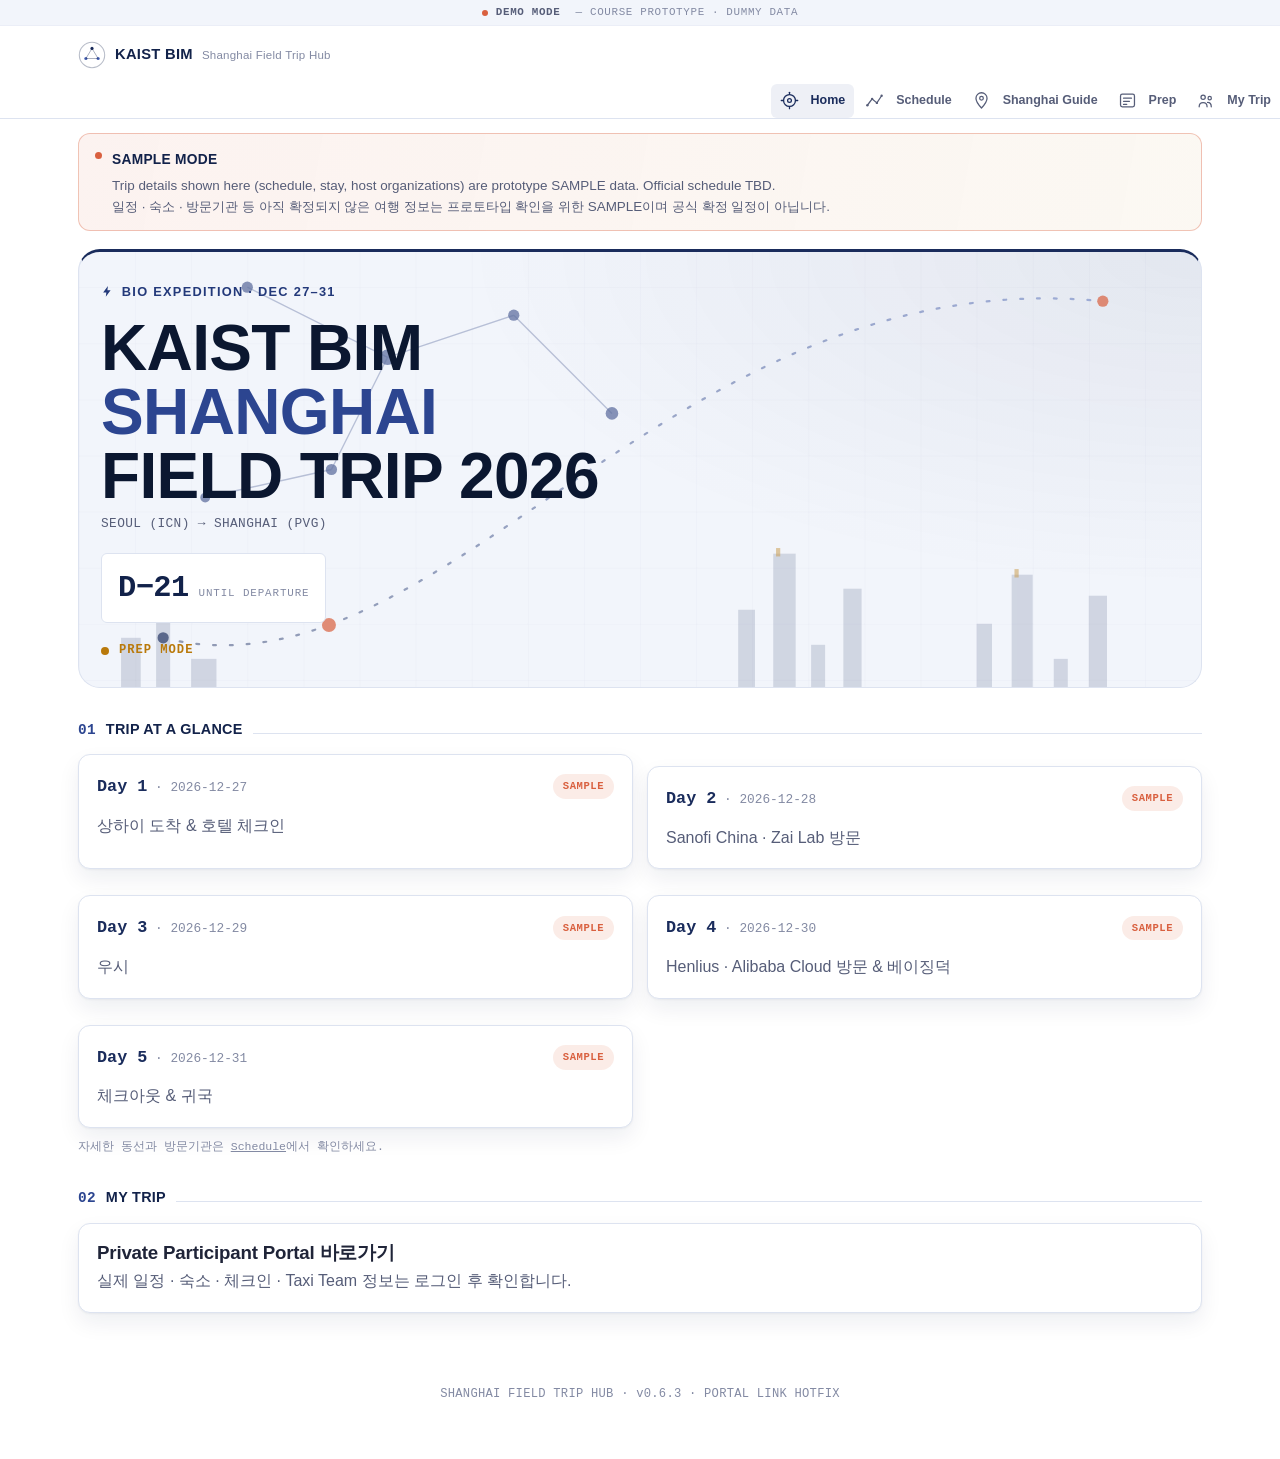
==== index.html @ fb83179c "Add files via upload" ====
<!doctype html>
<html lang="ko">
<head>
<meta charset="UTF-8" />
<meta name="viewport" content="width=device-width, initial-scale=1, maximum-scale=5" />
<title>Home · KAIST BIM Shanghai Field Trip Hub</title>
<meta name="description" content="KAIST BIM Bio Expedition — Shanghai Field Trip 2026 정보 허브 (DEMO)" />
<meta name="theme-color" content="#ffffff" />
<link rel="icon" href="data:image/svg+xml,%3Csvg xmlns=%27http://www.w3.org/2000/svg%27 viewBox=%270 0 100 100%27%3E%3Ccircle cx=%2750%27 cy=%2750%27 r=%2746%27 fill=%27%23ffffff%27 stroke=%27%231a2c5c%27 stroke-width=%274%27/%3E%3Ccircle cx=%2750%27 cy=%2730%27 r=%277%27 fill=%27%231a2c5c%27/%3E%3Ccircle cx=%2728%27 cy=%2770%27 r=%277%27 fill=%27%234863b5%27/%3E%3Ccircle cx=%2772%27 cy=%2770%27 r=%277%27 fill=%27%234863b5%27/%3E%3C/svg%3E" />
<link rel="stylesheet" href="css/style.css" />
</head>
<body data-page="home">
<a class="skip-link" href="#main">본문 바로가기</a>

<div class="demo-strip"><span class="demo-strip__dot"></span><strong>DEMO MODE</strong>&nbsp;— Course Prototype &middot; Dummy Data</div>

<header class="site-header">
  <div class="site-header__bar">
    <a class="brand" href="index.html">
      <span class="brand__mark" data-brand-mark></span>
      <span class="brand__text">KAIST BIM</span>
      <span class="brand__sub">Shanghai Field Trip Hub</span>
    </a>
    <button class="nav-toggle" data-nav-toggle aria-label="메뉴 열기" aria-expanded="false"></button>
  </div>
  <nav class="site-nav" data-site-nav aria-label="주요 메뉴"><ul class="site-nav__list"></ul></nav>
</header>

<main id="main" class="container">
  <div class="sample-banner">
    <span class="sample-banner__dot"></span>
    <div class="sample-banner__body">
      <strong>SAMPLE MODE</strong>
      <p>Trip details shown here (schedule, stay, host organizations) are prototype SAMPLE data. Official schedule TBD.<br>일정 · 숙소 · 방문기관 등 아직 확정되지 않은 여행 정보는 프로토타입 확인을 위한 SAMPLE이며 공식 확정 일정이 아닙니다.</p>
    </div>
  </div>

  <div id="today-root"><!-- home.js가 렌더링 --></div>
</main>

<footer class="site-footer">SHANGHAI FIELD TRIP HUB · v0.6.3 · PORTAL LINK HOTFIX</footer>
<nav class="bottom-nav" data-bottom-nav aria-label="주요 메뉴 (모바일)"></nav>

<script src="js/config.js"></script>
<script src="js/data-trip.js"></script>
<script src="js/main.js"></script>
<script src="js/home.js"></script>
</body>
</html>
---- css/style.css ----
/* ==========================================================================
   SHANGHAI FIELD TRIP HUB — "BIO EXPEDITION OS" design system (v0.3)

   Concept: KAIST BIM students on a Bio Innovation field expedition to
   Shanghai. Visual language = precision grid + molecular network (BIM) +
   travel route / boarding pass (Field Trip) + skyline silhouette (Shanghai).

   v0.3: "Bright KAIST BIM Shanghai Field Guide" — White canvas + Navy as the
   single dominant color, thin lines, clean sans typography. Monospace is
   now reserved for small metadata only (DAY 02 / DEMO / TBD / times / counts).
   No external fonts/icons/CDN — system font stack + inline SVG only.
   ========================================================================== */

:root {
  /* ---- Core surfaces (white canvas) ---- */
  --bg: #ffffff;
  --bg-soft: #f2f5fb;
  --surface: #ffffff;
  --line: #dde3f0;
  --line-soft: #ebeef7;

  /* ---- Navy (the one dominant color) ---- */
  --navy-950: #0b1730;
  --navy-900: #12224a;
  --navy-800: #1a2c5c;
  --navy-700: #23397a;
  --navy-600: #2c4590;
  --navy-500: #4863b5;

  /* ---- Ink (body text, dark gray-navy) ---- */
  --ink: #1f2438;
  --ink-dim: #565d78;
  --ink-faint: #838aa3;

  /* ---- Signal colors (kept as aliases so existing rules/inline styles
     resolve to the new palette without touching every reference) ---- */
  --violet: var(--navy-700);
  --violet-strong: var(--navy-800);
  --cyan: var(--navy-700);
  --coral: #d9603f;
  --mint: #1f8f63;
  --amber: #b9790a;

  --grad-signal: linear-gradient(100deg, var(--navy-800) 0%, var(--navy-500) 100%);

  /* ---- Status ---- */
  --confirmed: var(--mint);
  --confirmed-bg: rgba(31, 143, 99, 0.10);
  --tbd: var(--amber);
  --tbd-bg: rgba(185, 121, 10, 0.10);
  --demo: #5b6278;
  --demo-bg: #eef0f6;

  --radius-sm: 6px;
  --radius-md: 12px;
  --radius-lg: 22px;

  --shadow-card: 0 1px 2px rgba(20,32,70,0.05), 0 10px 22px rgba(20,32,70,0.07);
  --shadow-lift: 0 16px 34px rgba(20,32,70,0.16);

  --header-h: 58px;
  --strip-h: 26px;
  --bottom-nav-h: 62px;
  --max-width: 1160px;

  --font-display: -apple-system, BlinkMacSystemFont, "Segoe UI", "Apple SD Gothic Neo",
    "Malgun Gothic", "Noto Sans KR", "PingFang SC", "Microsoft YaHei", Arial, sans-serif;
  --font-mono: ui-monospace, "SF Mono", "Cascadia Mono", "JetBrains Mono", Consolas,
    "Noto Sans Mono CJK KR", monospace;
}

* { box-sizing: border-box; }
html { -webkit-text-size-adjust: 100%; scroll-behavior: smooth; }

/* Default inline-icon sizing: every ICONS[] svg (viewBox 0 0 24 24) scales with
   its surrounding text unless a more specific rule below overrides it. */
svg { width: 1em; height: 1em; flex-shrink: 0; display: inline-block; vertical-align: -0.15em; }

body {
  margin: 0;
  font-family: var(--font-display);
  background: var(--bg);
  color: var(--ink);
  line-height: 1.6;
  font-size: 16px;
  padding-bottom: calc(var(--bottom-nav-h) + 24px);
}
@media (min-width: 860px) { body { padding-bottom: 40px; } }

a { color: inherit; }
h1, h2, h3, h4 { line-height: 1.2; margin: 0 0 8px; letter-spacing: -0.01em; }
p { margin: 0 0 12px; }
ul { margin: 0; padding-left: 1.1em; }
button, input, select { font-family: inherit; font-size: 1rem; color: inherit; }
::selection { background: var(--navy-700); color: #fff; }

.container { max-width: var(--max-width); margin: 0 auto; padding: 0 18px; }
.mono { font-family: var(--font-mono); }
.text-muted { color: var(--ink-dim); }
.text-faint { color: var(--ink-faint); }
.mt-0 { margin-top: 0; }

.skip-link {
  position: absolute; left: -999px; top: 0;
  background: var(--navy-800); color: #fff; padding: 10px 16px;
  border-radius: 0 0 8px 0; z-index: 300;
}
.skip-link:focus { left: 0; }

/* ---------- DEMO strip (site-wide, slim) ---------- */
.demo-strip {
  height: var(--strip-h);
  display: flex; align-items: center; justify-content: center;
  background: var(--bg-soft);
  border-bottom: 1px solid var(--line-soft);
  font-family: var(--font-mono);
  font-size: 0.68rem;
  letter-spacing: 0.06em;
  color: var(--ink-faint);
  text-transform: uppercase;
  gap: 8px;
  position: sticky; top: 0; z-index: 101;
}
.demo-strip__dot {
  width: 6px; height: 6px; border-radius: 50%;
  background: var(--coral);
  animation: pulse-dot 2.2s ease-in-out infinite;
  flex-shrink: 0;
}
.demo-strip strong { color: var(--ink-dim); font-weight: 700; }

/* ---------- Header / Nav ---------- */
.site-header {
  position: sticky; top: var(--strip-h); z-index: 100;
  background: rgba(255, 255, 255, 0.9);
  backdrop-filter: blur(10px);
  border-bottom: 1px solid var(--line);
}
.site-header__bar {
  max-width: var(--max-width); margin: 0 auto; height: var(--header-h);
  display: flex; align-items: center; justify-content: space-between;
  padding: 0 18px; gap: 12px;
}
.brand { display: flex; align-items: center; gap: 9px; text-decoration: none; min-width: 0; color: var(--navy-900); }
.brand__mark {
  width: 28px; height: 28px; flex-shrink: 0;
  display: flex; align-items: center; justify-content: center;
}
.brand__mark svg { width: 100%; height: 100%; }
.brand__text {
  font-weight: 800; font-size: 0.92rem; letter-spacing: 0.02em;
  color: var(--navy-900); white-space: nowrap;
  text-transform: uppercase;
}
.brand__sub {
  display: none; color: var(--ink-faint); font-size: 0.72rem;
  letter-spacing: 0.02em;
}

.nav-toggle {
  display: inline-flex; align-items: center; justify-content: center;
  width: 42px; height: 42px; border-radius: var(--radius-sm);
  border: 1px solid var(--line); background: var(--bg-soft);
  cursor: pointer; color: var(--navy-800);
}
.nav-toggle svg { width: 19px; height: 19px; }

.site-nav {
  display: none; position: absolute; top: var(--header-h); left: 0; right: 0;
  background: var(--surface); border-bottom: 1px solid var(--line);
  box-shadow: var(--shadow-lift);
}
.site-nav.is-open { display: block; }
.site-nav__list { list-style: none; margin: 0; padding: 8px; display: flex; flex-direction: column; gap: 2px; }
.site-nav__link {
  display: flex; align-items: center; gap: 12px; padding: 13px 14px;
  border-radius: var(--radius-sm); text-decoration: none; color: var(--ink-dim);
  font-weight: 700; font-size: 0.94rem;
}
.site-nav__link:hover { background: var(--bg-soft); color: var(--ink); }
.site-nav__link.is-active {
  background: var(--demo-bg); color: var(--navy-800);
}
.site-nav__icon { width: 19px; height: 19px; flex-shrink: 0; display: flex; }
.site-nav__icon svg { width: 100%; height: 100%; }
.site-nav__num { font-family: var(--font-mono); font-size: 0.7rem; color: var(--ink-faint); margin-left: auto; }

@media (min-width: 860px) {
  .brand__sub { display: inline; }
  .nav-toggle { display: none; }
  .site-nav { display: block; position: static; border-bottom: none; box-shadow: none; background: none; }
  .site-nav__list { flex-direction: row; flex-wrap: wrap; justify-content: flex-end; padding: 0; gap: 2px; }
  .site-nav__link { padding: 7px 9px; font-size: 0.78rem; white-space: nowrap; }
  .site-nav__num { display: none; }
}

/* ---------- Bottom nav (mobile field-use quick access) ---------- */
.bottom-nav {
  position: fixed; bottom: 0; left: 0; right: 0; z-index: 100;
  display: flex; justify-content: space-around;
  background: rgba(255, 255, 255, 0.94);
  backdrop-filter: blur(10px);
  border-top: 1px solid var(--line);
  padding: 6px 6px calc(6px + env(safe-area-inset-bottom, 0px));
}
.bottom-nav__link {
  flex: 1; display: flex; flex-direction: column; align-items: center; gap: 3px;
  padding: 6px 2px; text-decoration: none; color: var(--ink-faint);
  font-size: 0.66rem; font-weight: 700; letter-spacing: 0.02em; text-transform: uppercase;
  border-radius: var(--radius-sm); position: relative;
}
.bottom-nav__link svg { width: 21px; height: 21px; }
.bottom-nav__link.is-active { color: var(--navy-800); }
.bottom-nav__link.is-active::before {
  content: ""; position: absolute; top: -6px; width: 16px; height: 2px;
  border-radius: 2px; background: var(--navy-800);
}
@media (min-width: 860px) { .bottom-nav { display: none; } }

/* ---------- Kicker / page head ---------- */
.page-head { padding: 26px 0 14px; position: relative; }
.kicker {
  display: inline-flex; align-items: center; gap: 8px;
  font-size: 0.8rem; font-weight: 700;
  letter-spacing: 0.1em; text-transform: uppercase;
  color: var(--navy-700); margin-bottom: 10px;
}
.kicker::before, .kicker::after { content: "/"; color: var(--ink-faint); font-weight: 400; }
.page-head h1 {
  font-size: 1.7rem; font-weight: 800; letter-spacing: -0.01em; color: var(--navy-900);
}
.page-head__desc { color: var(--ink-dim); font-size: 0.95rem; max-width: 62ch; }

/* ---------- Numbered manifest section headers ---------- */
.manifest-title {
  display: flex; align-items: baseline; gap: 10px;
  font-weight: 800;
  font-size: 0.9rem; letter-spacing: 0.02em; text-transform: uppercase;
  color: var(--navy-900); margin: 30px 0 12px;
}
.manifest-title__num { font-family: var(--font-mono); color: var(--navy-600); font-weight: 700; }
.manifest-title__line { flex: 1; height: 1px; background: var(--line); }

/* ---------- Tags / status chips (small, not loud) ---------- */
.tag {
  display: inline-flex; align-items: center; gap: 5px;
  padding: 3px 9px; border-radius: 999px;
  font-family: var(--font-mono); font-size: 0.66rem; font-weight: 700;
  letter-spacing: 0.05em; text-transform: uppercase; white-space: nowrap;
  border: 1px solid transparent;
}
.tag--confirmed { background: var(--confirmed-bg); color: var(--confirmed); }
.tag--candidate { background: rgba(72,99,181,0.12); color: var(--navy-700); }
.tag--tbd { background: var(--tbd-bg); color: var(--tbd); }
.tag--demo { background: var(--demo-bg); color: var(--demo); }
.tag--sample { background: rgba(217,96,63,0.12); color: var(--coral); }
.tag--outline { background: var(--bg-soft); border-color: var(--line); color: var(--ink-dim); }

/* ---------- Prep status tags (v0.5 — PREP_STATUS_LABEL 전용, 기존 팔레트 재사용) ---------- */
.tag--essential { background: var(--navy-800); color: #fff; }
.tag--optional { background: var(--bg-soft); border-color: var(--line); color: var(--ink-dim); }
.tag--backup { background: var(--tbd-bg); color: var(--tbd); }
.tag--travelertip { background: rgba(72,99,181,0.12); color: var(--navy-700); }
.tag--checkbeforedeparture { background: rgba(217,96,63,0.12); color: var(--coral); }
.tag--reference { background: var(--demo-bg); color: var(--demo); }

/* ---------- Prep checklist (v0.5 — localStorage-backed, 단순한 체크박스형) ---------- */
.prep-check { display: flex; align-items: flex-start; gap: 10px; padding: 10px 0; border-bottom: 1px solid var(--line); }
.prep-check:last-child { border-bottom: none; }
.prep-check__box {
  flex: none; width: 20px; height: 20px; margin-top: 1px; border-radius: 6px;
  border: 1.5px solid var(--line); background: #fff; cursor: pointer;
  display: flex; align-items: center; justify-content: center; color: #fff;
}
.prep-check__box.is-checked { background: var(--navy-800); border-color: var(--navy-800); }
.prep-check__box svg { width: 13px; height: 13px; }
.prep-check__label { flex: 1; font-size: 0.9rem; color: var(--ink); cursor: pointer; }
.prep-check__label.is-checked { color: var(--ink-dim); text-decoration: line-through; text-decoration-color: var(--line); }
.prep-progress { display: flex; align-items: center; gap: 10px; margin: 4px 0 14px; }
.prep-progress__text { font-family: var(--font-mono); font-size: 0.76rem; color: var(--ink-dim); white-space: nowrap; }

/* ---------- SAMPLE MODE banner (Home 상단, v0.4) ---------- */
.sample-banner {
  display: flex; align-items: flex-start; gap: 10px; flex-wrap: wrap;
  margin: 14px 0 4px; padding: 12px 16px;
  border: 1px solid rgba(217,96,63,0.35); border-radius: var(--radius-md);
  background: linear-gradient(100deg, rgba(217,96,63,0.08), rgba(185,121,10,0.05));
}
.sample-banner__dot { width: 7px; height: 7px; border-radius: 50%; background: var(--coral); flex-shrink: 0; margin-top: 6px; }
.sample-banner__body { flex: 1; min-width: 200px; }
.sample-banner strong { color: var(--navy-900); font-size: 0.86rem; letter-spacing: 0.02em; text-transform: uppercase; }
.sample-banner p { margin: 3px 0 0; font-size: 0.84rem; color: var(--ink-dim); }

/* Legacy alias kept for any stray references */
.badge { display: inline-flex; align-items: center; gap: 4px; padding: 3px 9px; border-radius: 999px; font-family: var(--font-mono); font-size: 0.66rem; font-weight: 700; letter-spacing: 0.05em; text-transform: uppercase; }
.badge--confirmed { background: var(--confirmed-bg); color: var(--confirmed); }
.badge--tbd { background: var(--tbd-bg); color: var(--tbd); }
.badge--demo { background: var(--demo-bg); color: var(--demo); }

/* ---------- Details/summary (v0.6 — Prep의 긴 항목을 접어두는 용도) ---------- */
.details-box {
  border: 1px solid var(--line); border-radius: var(--radius-md);
  background: var(--bg-soft); padding: 12px 14px;
}
.details-box summary {
  cursor: pointer; font-weight: 700; font-size: 0.86rem; color: var(--navy-700);
  list-style: none;
}
.details-box summary::-webkit-details-marker { display: none; }
.details-box summary::before { content: "+ "; color: var(--ink-faint); }
.details-box[open] summary::before { content: "\2212 "; }

/* ---------- Prep category accordion (v0.6.1 — Prep 카테고리를 큰 단위 accordion으로) ---------- */
.details-box--category {
  margin: 22px 0; padding: 16px 18px; background: #fff; border-color: var(--line);
}
.details-box--category[open] { background: var(--bg-soft); }
.details-box--category summary {
  display: flex; align-items: baseline; gap: 10px;
  font-size: 0.92rem; font-weight: 800; letter-spacing: 0.02em; text-transform: uppercase;
  color: var(--navy-900);
}
.details-box--category summary::before { color: var(--navy-600); font-weight: 700; }
.details-box--category summary .manifest-title__line { flex: 1; height: 1px; background: var(--line); }
.details-box--category .details-box__body { margin-top: 16px; }

/* ---------- Inline notice (replaces big banners) ---------- */
.notice {
  display: flex; align-items: flex-start; gap: 8px;
  border-left: 2px solid var(--line);
  padding: 8px 0 8px 12px;
  font-size: 0.82rem; color: var(--ink-faint);
  margin: 10px 0 18px;
}
.notice--demo { border-color: var(--navy-500); }
.notice--tbd { border-color: var(--amber); }
.notice--private { border-color: var(--navy-800); background: var(--bg-soft); padding: 12px 14px; border-left-width: 3px; }
.notice strong { color: var(--ink-dim); }

/* ---------- Cards ---------- */
.card {
  background: var(--surface);
  border: 1px solid var(--line);
  border-radius: var(--radius-md);
  padding: 18px;
  box-shadow: var(--shadow-card);
  transition: transform 0.16s ease, box-shadow 0.16s ease, border-color 0.16s ease;
}
.card + .card { margin-top: 12px; }
a.card { text-decoration: none; display: block; color: var(--ink); }
a.card:hover, .card.is-hoverable:hover {
  transform: translateY(-3px);
  border-color: var(--navy-500);
  box-shadow: var(--shadow-lift);
}

.section { margin: 30px 0; }
.section__title {
  font-size: 1rem; font-weight: 800; margin-bottom: 10px;
  display: flex; align-items: center; gap: 8px; letter-spacing: 0.01em;
  color: var(--navy-900);
}

.grid { display: grid; grid-template-columns: 1fr; gap: 14px; }
@media (min-width: 640px) { .grid--2 { grid-template-columns: repeat(2, 1fr); } }
@media (min-width: 900px) { .grid--3 { grid-template-columns: repeat(3, 1fr); } }

/* ---------- Buttons ---------- */
.btn {
  display: inline-flex; align-items: center; justify-content: center; gap: 6px;
  min-height: 46px; padding: 10px 16px; border-radius: var(--radius-sm);
  border: 1px solid var(--line); background: var(--bg-soft); color: var(--ink);
  font-weight: 700; font-size: 0.88rem; text-decoration: none; cursor: pointer;
  touch-action: manipulation; transition: transform 0.12s ease, background 0.12s ease, border-color 0.12s ease;
}
.btn:hover { border-color: var(--navy-500); }
.btn:active { transform: scale(0.97); }
.btn--primary { background: var(--grad-signal); border-color: transparent; color: #fff; font-weight: 800; }
.btn--primary:hover { filter: brightness(1.1); }
.btn--ghost { background: transparent; }
.btn--sm { min-height: 38px; padding: 6px 12px; font-size: 0.8rem; }
.btn--block { width: 100%; }
.btn[disabled] { opacity: 0.45; cursor: not-allowed; }
.btn-row { display: flex; flex-wrap: wrap; gap: 8px; }

/* ---------- HOME: hero ---------- */
.hero {
  position: relative;
  border-radius: var(--radius-lg);
  border: 1px solid var(--line);
  border-top: 3px solid var(--navy-800);
  background: radial-gradient(120% 140% at 100% 0%, rgba(26,44,92,0.07), transparent 55%), var(--bg-soft);
  overflow: hidden;
  padding: 30px 22px 26px;
  margin: 18px 0 24px;
}
.hero__graphic { position: absolute; inset: 0; opacity: 0.7; pointer-events: none; }
.hero__graphic svg { width: 100%; height: 100%; display: block; }
.hero__content { position: relative; z-index: 1; }
.hero__kicker {
  font-size: 0.8rem; font-weight: 700;
  letter-spacing: 0.1em; text-transform: uppercase; color: var(--navy-700);
  margin-bottom: 14px; display: flex; align-items: center; gap: 8px;
}
.hero__kicker .mono, .hero__kicker span.mono { font-family: var(--font-mono); }
.hero__title {
  font-weight: 900; letter-spacing: -0.01em; color: var(--navy-950);
  font-size: clamp(2.1rem, 9vw, 4rem); line-height: 1; margin: 0;
}
.hero__title span { display: block; }
.hero__title .accent { color: var(--navy-600); }
.hero__meta, .hero__route {
  margin-top: 6px; font-family: var(--font-mono); font-size: 0.8rem;
  color: var(--ink-dim); letter-spacing: 0.03em;
}

.dday {
  display: inline-flex; align-items: baseline; gap: 10px;
  margin-top: 18px; padding: 10px 16px;
  border: 1px solid var(--line); border-radius: var(--radius-sm);
  background: var(--surface);
}
.dday__num { font-family: var(--font-mono); font-weight: 800; font-size: 1.9rem; color: var(--navy-900); letter-spacing: -0.02em; }
.dday__label { font-family: var(--font-mono); font-size: 0.68rem; color: var(--ink-faint); text-transform: uppercase; letter-spacing: 0.08em; }

.status-strip {
  margin-top: 18px; display: flex; align-items: center; gap: 10px;
  font-family: var(--font-mono); font-size: 0.76rem; font-weight: 700;
  letter-spacing: 0.08em; text-transform: uppercase; color: var(--mint);
}
.status-strip__dot {
  width: 8px; height: 8px; border-radius: 50%; background: var(--mint);
  box-shadow: 0 0 0 0 rgba(31,143,99,0.5);
  animation: pulse-ring 1.8s ease-out infinite;
  flex-shrink: 0;
}
.status-strip--prep { color: var(--amber); }
.status-strip--prep .status-strip__dot { background: var(--amber); box-shadow: 0 0 0 0 rgba(185,121,10,0.5); animation-name: pulse-ring-amber; }
.status-strip--end { color: var(--ink-faint); }
.status-strip--end .status-strip__dot { background: var(--ink-faint); animation: none; }

@keyframes pulse-ring {
  0% { box-shadow: 0 0 0 0 rgba(31,143,99,0.5); }
  70% { box-shadow: 0 0 0 8px rgba(31,143,99,0); }
  100% { box-shadow: 0 0 0 0 rgba(31,143,99,0); }
}
@keyframes pulse-ring-amber {
  0% { box-shadow: 0 0 0 0 rgba(185,121,10,0.5); }
  70% { box-shadow: 0 0 0 8px rgba(185,121,10,0); }
  100% { box-shadow: 0 0 0 0 rgba(185,121,10,0); }
}
@keyframes pulse-dot { 0%, 100% { opacity: 1; } 50% { opacity: 0.35; } }

/* ---------- Boarding pass component ---------- */
.pass {
  position: relative;
  background: var(--surface);
  border: 1px solid var(--line);
  border-radius: var(--radius-md);
  margin-top: 18px;
  display: grid;
  grid-template-columns: 1fr;
}
.pass__row {
  display: grid; grid-template-columns: 84px 1fr; gap: 12px;
  padding: 14px 18px;
  border-top: 1px dashed var(--line);
  align-items: center;
}
.pass__row:first-child { border-top: none; }
.pass__tag {
  font-family: var(--font-mono); font-size: 0.68rem; font-weight: 800;
  letter-spacing: 0.08em; color: var(--navy-700); text-transform: uppercase;
}
.pass__value { font-weight: 700; font-size: 1rem; color: var(--navy-950); }
.pass__value small { display: block; font-weight: 500; color: var(--ink-dim); font-size: 0.8rem; margin-top: 2px; }
@media (min-width: 640px) {
  .pass { grid-template-columns: 1fr 1fr; }
  .pass__row:nth-child(2) { border-top: none; }
}

.free-cta {
  margin-top: 14px; display: flex; align-items: center; justify-content: space-between; gap: 10px;
  padding: 14px 16px; border-radius: var(--radius-sm);
  background: linear-gradient(100deg, rgba(217,96,63,0.10), rgba(185,121,10,0.06));
  border: 1px solid rgba(217,96,63,0.35);
  text-decoration: none; color: var(--ink); font-weight: 700;
}
.free-cta:hover { border-color: var(--coral); }
.free-cta__label { font-family: var(--font-mono); font-size: 0.72rem; color: var(--coral); text-transform: uppercase; letter-spacing: 0.06em; display: block; margin-bottom: 2px; }

.brief-teaser {
  margin-top: 14px; border: 1px solid var(--line); border-radius: var(--radius-md);
  padding: 16px; background: var(--bg-soft);
}

/* ---------- Place cards ("Explore Shanghai") ---------- */
.place-card {
  background: var(--surface);
  border: 1px solid var(--line); border-radius: var(--radius-md);
  padding: 16px; box-shadow: var(--shadow-card);
  display: flex; flex-direction: column; gap: 11px;
  transition: transform 0.16s ease, border-color 0.16s ease;
  position: relative; overflow: hidden;
}
.place-card:hover { transform: translateY(-3px); border-color: var(--navy-500); box-shadow: var(--shadow-lift); }
.place-card::before {
  content: ""; position: absolute; top: 0; left: 0; right: 0; height: 3px;
  background: var(--grad-signal);
}
.place-card__top { display: flex; justify-content: space-between; align-items: flex-start; gap: 8px; }
.place-card__category {
  font-size: 0.72rem; color: var(--navy-700);
  text-transform: uppercase; letter-spacing: 0.06em; font-weight: 700;
  display: flex; align-items: center; gap: 6px;
}
.place-card__category svg { width: 14px; height: 14px; }
.place-card__name-ko { font-size: 1.15rem; font-weight: 800; margin-top: 6px; color: var(--navy-950); }
.place-card__name-en { color: var(--ink-dim); font-size: 0.84rem; }
.place-card__desc { font-size: 0.86rem; color: var(--ink-dim); }

.zh-block { background: var(--bg-soft); border: 1px solid var(--line); border-radius: var(--radius-sm); padding: 12px 13px; }
.zh-block__label { font-family: var(--font-mono); font-size: 0.64rem; color: var(--ink-faint); font-weight: 700; text-transform: uppercase; letter-spacing: 0.06em; margin-bottom: 4px; }
.zh-block__text { font-size: 1.15rem; font-weight: 700; word-break: break-word; color: var(--navy-950); }
.zh-block__addr { font-size: 0.86rem; color: var(--ink-dim); margin-top: 4px; word-break: break-word; }

.place-card__meta { font-family: var(--font-mono); font-size: 0.76rem; color: var(--ink-faint); display: flex; align-items: center; gap: 6px; }

.copy-btn {
  display: inline-flex; align-items: center; gap: 6px;
  border: 1px solid var(--line); background: var(--surface); color: var(--navy-800);
  border-radius: var(--radius-sm); padding: 9px 12px; font-weight: 700; font-size: 0.8rem;
  cursor: pointer; min-height: 42px;
  transition: background 0.15s ease, border-color 0.15s ease, transform 0.1s ease;
}
.copy-btn:hover { border-color: var(--navy-500); }
.copy-btn:active { transform: scale(0.96); }
.copy-btn.is-copied { background: var(--confirmed-bg); color: var(--confirmed); border-color: var(--confirmed); }

/* ---------- Photo slot (자리표시자 — 실제 사진 없을 때) ---------- */
.photo-slot {
  display: flex; flex-direction: column; align-items: center; justify-content: center; gap: 6px;
  aspect-ratio: 4 / 3; border-radius: var(--radius-sm);
  background: var(--bg-soft); border: 1px dashed var(--line);
  color: var(--ink-faint); font-family: var(--font-mono); font-size: 0.66rem;
  letter-spacing: 0.06em; text-transform: uppercase;
}
.photo-slot svg { width: 26px; height: 26px; opacity: 0.55; }

/* ---------- Explore Shanghai (photo-forward card) ---------- */
.explore-card {
  background: var(--surface); border: 1px solid var(--line); border-radius: var(--radius-md);
  padding: 14px; box-shadow: var(--shadow-card); display: flex; flex-direction: column; gap: 10px;
  transition: transform 0.16s ease, border-color 0.16s ease; position: relative; overflow: hidden;
}
.explore-card:hover { transform: translateY(-3px); border-color: var(--navy-500); box-shadow: var(--shadow-lift); }
.explore-card__types { display: flex; flex-wrap: wrap; gap: 5px; position: absolute; top: 22px; left: 22px; z-index: 1; }
.explore-card__badges { position: absolute; top: 22px; right: 22px; z-index: 1; display: flex; gap: 6px; flex-wrap: wrap; justify-content: flex-end; }
.explore-card__photo-wrap { position: relative; margin: -14px -14px 0; }
.explore-card__photo-wrap .photo-slot { border-radius: var(--radius-md) var(--radius-md) 0 0; border-width: 0 0 1px; }
.type-chip {
  font-family: var(--font-mono); font-size: 0.62rem; font-weight: 700; letter-spacing: 0.05em; text-transform: uppercase;
  background: rgba(255,255,255,0.92); border: 1px solid var(--line); color: var(--navy-700);
  padding: 3px 8px; border-radius: 999px;
}
.explore-card__name-ko { font-size: 1.1rem; font-weight: 800; color: var(--navy-950); }
.explore-card__name-en { color: var(--ink-dim); font-size: 0.82rem; }
.explore-card__time { display: inline-flex; align-items: center; gap: 5px; font-family: var(--font-mono); font-size: 0.72rem; color: var(--ink-faint); }

/* ---------- Section intro (Eat / Shop 서브섹션 구분) ---------- */
.subsection-head { margin: 26px 0 4px; }
.subsection-head__title { font-weight: 800; font-size: 1.05rem; color: var(--navy-900); display: flex; align-items: center; gap: 8px; }
.subsection-head__desc { color: var(--ink-dim); font-size: 0.86rem; margin-top: 4px; }

/* ---------- Food item card (먹고 싶은 음식 위시리스트) ---------- */
.food-item-card {
  background: var(--surface); border: 1px solid var(--line); border-radius: var(--radius-md);
  padding: 15px 16px; box-shadow: var(--shadow-card); display: flex; flex-direction: column; gap: 8px;
}
.food-item-card__top { display: flex; justify-content: space-between; align-items: flex-start; gap: 8px; }
.food-item-card__name-ko { font-size: 1.05rem; font-weight: 800; color: var(--navy-950); }
.food-item-card__name-en { color: var(--ink-dim); font-size: 0.82rem; }
.food-item-card__link { font-family: var(--font-mono); font-size: 0.74rem; color: var(--ink-faint); }

/* ---------- Stay summary card ---------- */
.stay-links { display: flex; flex-wrap: wrap; gap: 10px; margin-top: 14px; }

/* ---------- Show Driver modal (Explore Shanghai) ---------- */
.driver-modal { position: fixed; inset: 0; z-index: 400; display: none; align-items: center; justify-content: center; padding: 20px; }
.driver-modal.is-open { display: flex; }
.driver-modal__backdrop { position: absolute; inset: 0; background: rgba(11,23,48,0.55); }
.driver-modal__card {
  position: relative; background: #fff; border-radius: var(--radius-lg);
  padding: 34px 24px; max-width: 420px; width: 100%; text-align: center;
  box-shadow: var(--shadow-lift);
}
.driver-modal__close {
  position: absolute; top: 12px; right: 12px; width: 36px; height: 36px;
  border-radius: 50%; border: 1px solid var(--line); background: var(--bg-soft);
  display: flex; align-items: center; justify-content: center; cursor: pointer; color: var(--ink-dim);
}
.driver-modal__close svg { transform: rotate(90deg); }
.driver-modal__label { font-size: 0.9rem; color: var(--ink-faint); margin-bottom: 10px; }
.driver-modal__zh { font-size: 2.4rem; font-weight: 800; color: var(--navy-950); line-height: 1.3; word-break: break-word; }
.driver-modal__addr { margin-top: 12px; font-size: 1.1rem; color: var(--ink-dim); word-break: break-word; }

/* ---------- Filter bar ---------- */
.filter-bar { display: flex; flex-wrap: wrap; gap: 6px; margin: 16px 0; }
.filter-chip {
  border: 1px solid var(--line); background: var(--bg-soft); color: var(--ink-dim);
  border-radius: 999px; padding: 8px 14px; font-size: 0.82rem; font-weight: 700; cursor: pointer;
  display: inline-flex; align-items: center; gap: 6px;
  transition: background 0.15s ease, color 0.15s ease, border-color 0.15s ease, transform 0.1s ease;
}
.filter-chip svg { width: 14px; height: 14px; }
.filter-chip:hover { border-color: var(--navy-500); }
.filter-chip.is-active { background: var(--grad-signal); border-color: transparent; color: #fff; transform: translateY(-1px); }

/* ---------- Itinerary ---------- */
.day-card__header { display: flex; justify-content: space-between; align-items: center; gap: 8px; margin-bottom: 12px; flex-wrap: wrap; }
.day-card__label { font-family: var(--font-mono); font-weight: 800; font-size: 1.05rem; color: var(--navy-800); }
.day-card__date { color: var(--ink-faint); font-size: 0.8rem; font-family: var(--font-mono); }

/* ---------- Org detail / Field Briefing ---------- */
.briefing-mast {
  border: 1px solid var(--line); border-radius: var(--radius-lg);
  background: radial-gradient(120% 140% at 0% 0%, rgba(26,44,92,0.07), transparent 55%), var(--bg-soft);
  padding: 26px 22px; margin: 18px 0 8px; position: relative; overflow: hidden;
}
.briefing-mast__kicker { font-size: 0.8rem; color: var(--navy-700); letter-spacing: 0.1em; text-transform: uppercase; margin-bottom: 8px; font-weight: 700; }
.briefing-mast h1 { font-size: clamp(1.6rem, 6vw, 2.4rem); font-weight: 900; color: var(--navy-950); }
.briefing-mast__tags { display: flex; gap: 8px; margin-top: 10px; flex-wrap: wrap; }

.brief-section { border-top: 1px solid var(--line-soft); padding: 22px 0; }
.brief-section:first-of-type { border-top: none; }
.brief-num { font-family: var(--font-mono); color: var(--navy-700); font-weight: 800; }

.org-oneminute {
  background: var(--demo-bg); border: 1px solid var(--line);
  border-radius: var(--radius-md); padding: 18px;
}
.keyword-list { display: flex; flex-wrap: wrap; gap: 6px; margin-top: 10px; }
.keyword-chip { background: var(--surface); border: 1px solid var(--line); border-radius: 999px; padding: 5px 11px; font-size: 0.78rem; font-weight: 700; color: var(--navy-800); }

dl.detail-list { margin: 0; }
dl.detail-list dt { font-size: 0.72rem; font-weight: 700; color: var(--ink-faint); text-transform: uppercase; letter-spacing: 0.05em; margin-top: 16px; }
dl.detail-list dt:first-child { margin-top: 0; }
dl.detail-list dd { margin: 5px 0 0; font-size: 0.96rem; color: var(--ink); }

/* ---------- Tables ---------- */
.table-wrap { overflow-x: auto; -webkit-overflow-scrolling: touch; border: 1px solid var(--line); border-radius: var(--radius-md); }
table.data-table { width: 100%; border-collapse: collapse; font-size: 0.86rem; min-width: 480px; }
table.data-table th, table.data-table td { text-align: left; padding: 11px 12px; border-bottom: 1px solid var(--line-soft); vertical-align: top; }
table.data-table th { color: var(--ink-faint); font-size: 0.72rem; text-transform: uppercase; letter-spacing: 0.05em; background: var(--bg-soft); font-weight: 700; }
table.data-table tbody tr:hover { background: var(--bg-soft); }
table.data-table tbody tr:last-child td { border-bottom: none; }

/* ---------- Tabs (Group Ops) ---------- */
.tabbar { display: flex; gap: 4px; overflow-x: auto; padding: 4px; margin: 16px 0; -webkit-overflow-scrolling: touch; background: var(--bg-soft); border: 1px solid var(--line); border-radius: var(--radius-md); }
.tabbar__btn {
  flex-shrink: 0; border: none; background: transparent; color: var(--ink-dim);
  border-radius: var(--radius-sm); padding: 11px 16px; font-weight: 700; font-size: 0.84rem;
  cursor: pointer; min-height: 44px; display: flex; align-items: center; gap: 7px;
  transition: color 0.15s ease, background 0.15s ease;
}
.tabbar__btn svg { width: 16px; height: 16px; }
.tabbar__btn.is-active { background: var(--navy-800); color: #fff; }
.tabpanel { display: none; }
.tabpanel.is-active { display: block; animation: fade-in 0.18s ease; }
@keyframes fade-in { from { opacity: 0; transform: translateY(3px); } to { opacity: 1; transform: none; } }

.progress-track { height: 8px; border-radius: 99px; background: var(--bg-soft); border: 1px solid var(--line); overflow: hidden; margin-bottom: 16px; }
.progress-fill { height: 100%; background: var(--grad-signal); border-radius: 99px; transition: width 0.4s cubic-bezier(.2,.8,.2,1); }

/* ---------- Footer ---------- */
.site-footer { margin-top: 50px; padding: 22px 0 20px; color: var(--ink-faint); font-size: 0.76rem; text-align: center; font-family: var(--font-mono); letter-spacing: 0.02em; }

/* ---------- Empty / placeholder ---------- */
.placeholder-box { border: 1px dashed var(--line); border-radius: var(--radius-md); padding: 18px; color: var(--ink-dim); font-size: 0.9rem; background: var(--bg-soft); }
.placeholder-box h3 { color: var(--ink); font-size: 0.98rem; margin-bottom: 6px; }
.placeholder-box ul { margin-top: 6px; }
.placeholder-box li { margin-bottom: 4px; }

input[type="number"], select {
  background: var(--surface); border: 1px solid var(--line); color: var(--ink);
  border-radius: var(--radius-sm); padding: 10px;
}
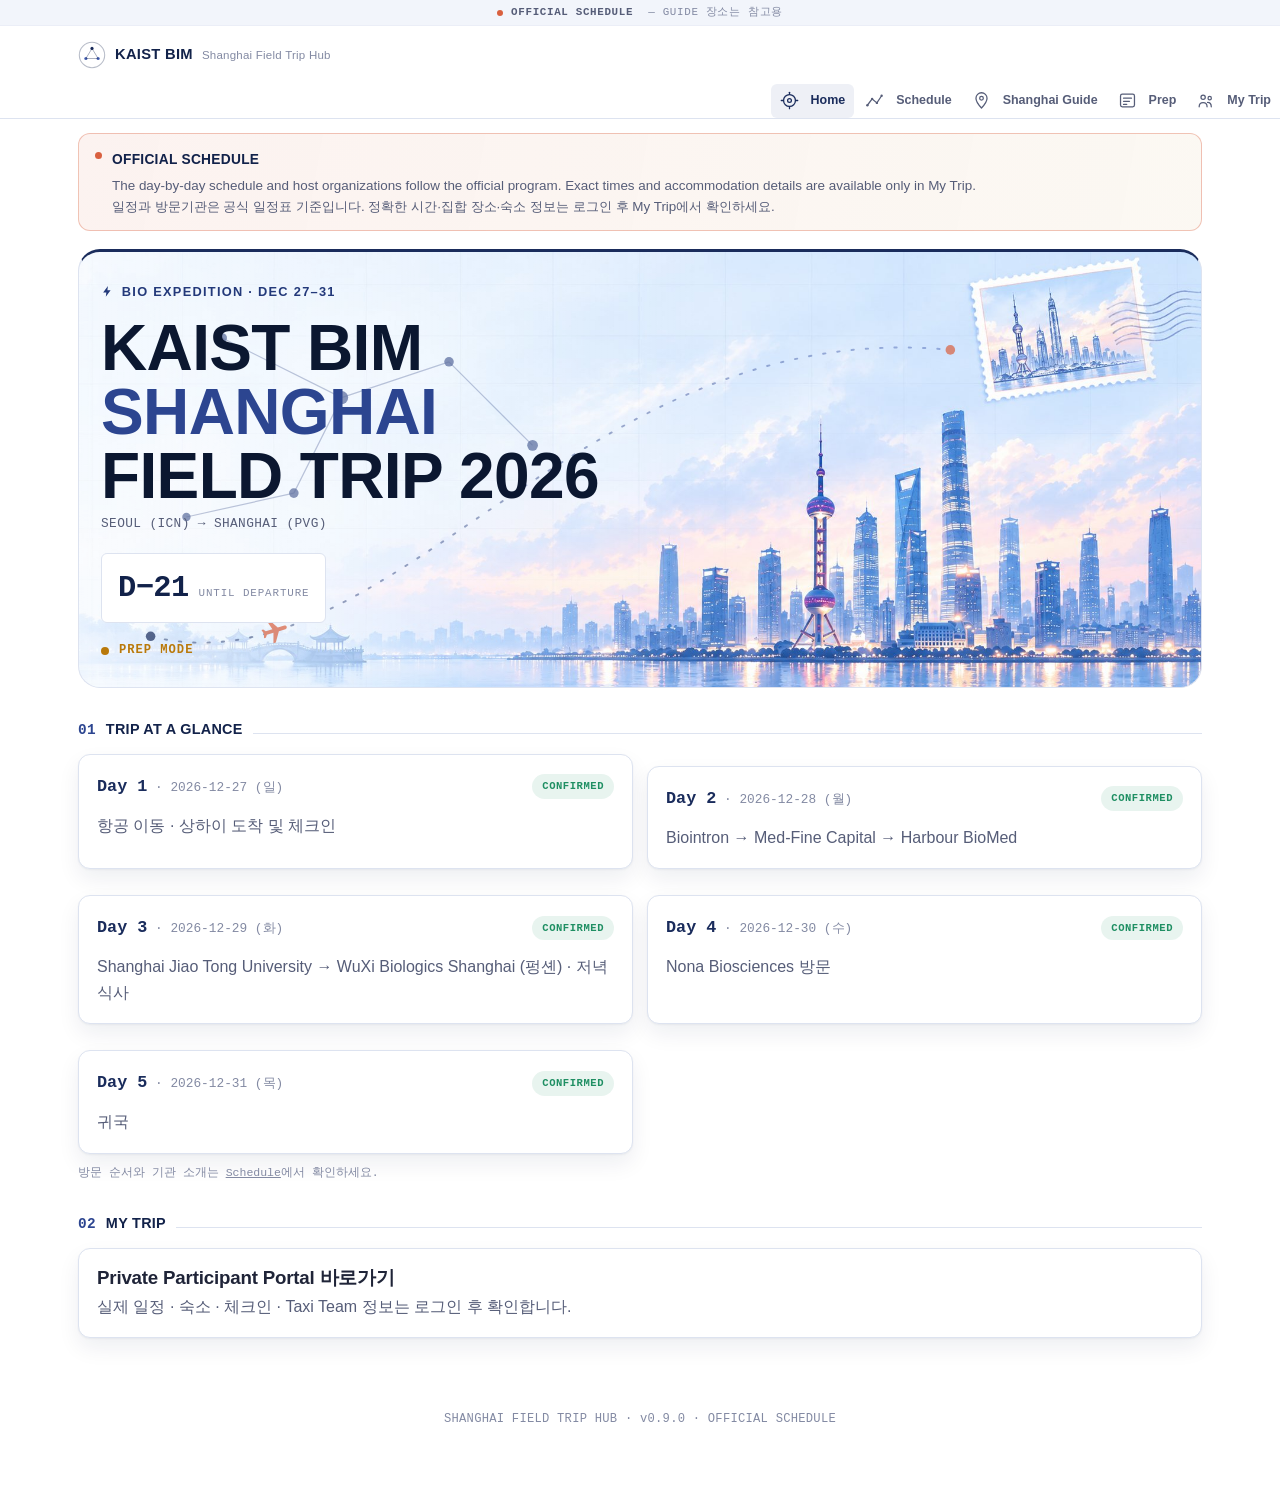
==== commit 51892502: "Add files via upload" ====
--- a/index.html
+++ b/index.html
@@ -12,7 +12,7 @@
 <body data-page="home">
 <a class="skip-link" href="#main">본문 바로가기</a>
 
-<div class="demo-strip"><span class="demo-strip__dot"></span><strong>DEMO MODE</strong>&nbsp;— Course Prototype &middot; Dummy Data</div>
+<div class="demo-strip"><span class="demo-strip__dot"></span><strong>OFFICIAL SCHEDULE</strong>&nbsp;— Guide 장소는 참고용</div>
 
 <header class="site-header">
   <div class="site-header__bar">
@@ -30,15 +30,15 @@
   <div class="sample-banner">
     <span class="sample-banner__dot"></span>
     <div class="sample-banner__body">
-      <strong>SAMPLE MODE</strong>
-      <p>Trip details shown here (schedule, stay, host organizations) are prototype SAMPLE data. Official schedule TBD.<br>일정 · 숙소 · 방문기관 등 아직 확정되지 않은 여행 정보는 프로토타입 확인을 위한 SAMPLE이며 공식 확정 일정이 아닙니다.</p>
+      <strong>OFFICIAL SCHEDULE</strong>
+      <p>The day-by-day schedule and host organizations follow the official program. Exact times and accommodation details are available only in My Trip.<br>일정과 방문기관은 공식 일정표 기준입니다. 정확한 시간·집합 장소·숙소 정보는 로그인 후 My Trip에서 확인하세요.</p>
     </div>
   </div>
 
   <div id="today-root"><!-- home.js가 렌더링 --></div>
 </main>
 
-<footer class="site-footer">SHANGHAI FIELD TRIP HUB · v0.6.3 · PORTAL LINK HOTFIX</footer>
+<footer class="site-footer">SHANGHAI FIELD TRIP HUB · v0.9.0 · OFFICIAL SCHEDULE</footer>
 <nav class="bottom-nav" data-bottom-nav aria-label="주요 메뉴 (모바일)"></nav>
 
 <script src="js/config.js"></script>
--- a/css/style.css
+++ b/css/style.css
@@ -389,13 +389,19 @@
   border-radius: var(--radius-lg);
   border: 1px solid var(--line);
   border-top: 3px solid var(--navy-800);
-  background: radial-gradient(120% 140% at 100% 0%, rgba(26,44,92,0.07), transparent 55%), var(--bg-soft);
+  /* Shanghai skyline 배경 이미지(assets/hero/shanghai-hero.jpg) + 왼쪽(headline 쪽) 옅은 scrim. 이미지가 없으면 기존 bg-soft로 fallback */
+  background:
+    linear-gradient(90deg, rgba(255,255,255,0.4) 0%, rgba(255,255,255,0) 55%),
+    url("../assets/hero/shanghai-hero.jpg") 40% 30% / cover no-repeat,
+    var(--bg-soft);
   overflow: hidden;
   padding: 30px 22px 26px;
   margin: 18px 0 24px;
 }
 .hero__graphic { position: absolute; inset: 0; opacity: 0.7; pointer-events: none; }
 .hero__graphic svg { width: 100%; height: 100%; display: block; }
+@media (max-width: 640px) { .hero { background-position: 0 0, 64% 30%, 0 0; } } /* 모바일: skyline(Pearl Tower~Shanghai Tower)이 보이도록 이미지 이동 */
+@media (min-width: 601px) and (max-width: 760px) { .hero { background-position: 0 0, 25% 30%, 0 0; } } /* 중간 폭: Pearl Tower가 headline("2026") 뒤에 걸리지 않도록 이미지를 오른쪽으로 이동 (stamp는 화면 밖) */
 .hero__content { position: relative; z-index: 1; }
 .hero__kicker {
   font-size: 0.8rem; font-weight: 700;
@@ -685,3 +691,311 @@
   background: var(--surface); border: 1px solid var(--line); color: var(--ink);
   border-radius: var(--radius-sm); padding: 10px;
 }
+
+/* ==========================================================================
+   Shanghai Guide FINAL (v0.7) — 정보공유형 가이드 전용 스타일
+   guide.html에서만 사용합니다. 기존 팔레트(navy/white)와 radius/shadow
+   토큰을 그대로 재사용하고, 새 테마를 만들지 않습니다.
+   ========================================================================== */
+
+/* ---------- 검색창 ---------- */
+.guide-search { position: relative; margin: 4px 0 14px; }
+.guide-search input {
+  width: 100%; box-sizing: border-box;
+  background: var(--surface); border: 1px solid var(--line); color: var(--ink);
+  border-radius: var(--radius-md); padding: 12px 14px 12px 42px;
+  font-size: 0.92rem; min-height: 46px;
+}
+.guide-search input:focus { outline: none; border-color: var(--navy-500); }
+.guide-search__icon {
+  position: absolute; left: 14px; top: 50%; transform: translateY(-50%);
+  color: var(--ink-faint); width: 17px; height: 17px; pointer-events: none;
+}
+.guide-search__icon svg { width: 100%; height: 100%; }
+
+/* ---------- EAT 서브필터 (조금 더 작은 chip) ---------- */
+.filter-bar--sub .filter-chip { padding: 6px 12px; font-size: 0.76rem; }
+
+/* ---------- Guide 카드 ---------- */
+.guide-grid { display: grid; grid-template-columns: 1fr; gap: 14px; margin: 4px 0 30px; }
+@media (min-width: 640px) { .guide-grid { grid-template-columns: repeat(2, 1fr); } }
+@media (min-width: 1020px) { .guide-grid { grid-template-columns: repeat(3, 1fr); } }
+
+.guide-card {
+  background: var(--surface); border: 1px solid var(--line); border-radius: var(--radius-md);
+  overflow: hidden; box-shadow: var(--shadow-card); display: flex; flex-direction: column;
+  transition: transform 0.16s ease, border-color 0.16s ease;
+}
+.guide-card:hover { transform: translateY(-3px); border-color: var(--navy-500); box-shadow: var(--shadow-lift); }
+.guide-card__photo {
+  aspect-ratio: 16 / 10; /* v0.8: 실사·일러스트·placeholder 모두 동일 비율 */ display: flex; align-items: center; justify-content: center;
+  background: linear-gradient(140deg, #eef2f9, #dfe6f3);
+  color: #4d63a0; border-bottom: 1px solid var(--line);
+  position: relative; overflow: hidden; isolation: isolate;
+}
+.guide-card__photo img { width: 100%; height: 100%; object-fit: cover; display: block; }
+
+/* v0.7.3 — 사진이 없는 카드: 의도적으로 디자인된 프리뷰 영역(inline SVG 일러스트 + 옅은 패턴).
+   외부 이미지 파일 없이 CSS/SVG만 사용하며, 전체 hero가 Google 이미지 검색 링크입니다. */
+.guide-card__photo--ph::before { /* 옅은 패턴 레이어 */
+  content: ""; position: absolute; inset: 0; z-index: 0; pointer-events: none;
+  background-image: var(--ph-pattern, none); background-size: var(--ph-size, 18px 18px);
+}
+.guide-card__photo--ph::after { /* 부드러운 빛 번짐 */
+  content: ""; position: absolute; z-index: 0; pointer-events: none;
+  width: 70%; aspect-ratio: 1; right: -18%; top: -34%; border-radius: 50%;
+  background: radial-gradient(circle, rgba(255,255,255,0.75), rgba(255,255,255,0) 68%);
+}
+.guide-card__ph-art { position: relative; z-index: 1; display: block; width: min(62%, 196px); pointer-events: none; transition: transform 0.25s ease; }
+.guide-card__ph-art svg { display: block; width: 100%; height: auto; opacity: 0.92; }
+.guide-card__ph-stamp {
+  position: absolute; left: 10px; bottom: 9px; z-index: 1; pointer-events: none;
+  font-family: var(--font-mono); font-size: 0.56rem; font-weight: 700; letter-spacing: 0.14em;
+  color: currentColor; opacity: 0.55; text-transform: uppercase;
+}
+.guide-card__photo--ph:hover .guide-card__ph-art { transform: translateY(-2px) scale(1.04); }
+
+/* 타입별 톤 — 6개 타입 모두 KAIST 화이트·네이비·연한 블루 팔레트 안에서 아주 조금만 변주합니다(같은 시리즈).
+   배경 패턴만 타입마다 다르고, 일러스트는 공통 아치 프레임 + 같은 선 굵기를 씁니다. */
+.guide-card__photo--see { background: linear-gradient(160deg, #eaf0fa, #d9e2f2); color: #3f5799;
+  --ph-pattern: linear-gradient(rgba(35,57,122,0.05) 1px, transparent 1px), linear-gradient(90deg, rgba(35,57,122,0.05) 1px, transparent 1px); --ph-size: 22px 22px; }
+.guide-card__photo--cafe { background: linear-gradient(160deg, #eaf1f4, #d7e4ea); color: #3a5f76;
+  --ph-pattern: repeating-linear-gradient(0deg, rgba(35,80,110,0.05) 0 2px, transparent 2px 16px); --ph-size: auto; }
+.guide-card__photo--eat { background: linear-gradient(160deg, #eef1f6, #dce3ee); color: #43587f;
+  --ph-pattern: repeating-linear-gradient(90deg, rgba(35,57,122,0.05) 0 2px, transparent 2px 18px); --ph-size: auto; }
+.guide-card__photo--shop { background: linear-gradient(160deg, #ecf0fa, #d9dff1); color: #3b4f92;
+  --ph-pattern: repeating-linear-gradient(45deg, rgba(35,57,122,0.06) 0 6px, transparent 6px 16px); --ph-size: auto; }
+.guide-card__photo--gift { background: linear-gradient(160deg, #f0f0f9, #dfe0f1); color: #56599c;
+  --ph-pattern: radial-gradient(rgba(72,72,150,0.10) 1.6px, transparent 1.7px); --ph-size: 14px 14px; }
+.guide-card__photo--view { background: linear-gradient(160deg, #dfe7f6, #c9d6ee); color: #2f4485;
+  --ph-pattern: radial-gradient(rgba(35,57,122,0.13) 1px, transparent 1.1px); --ph-size: 11px 11px; }
+
+/* 실제 사진(Wikimedia Commons): 우하단 작은 크레딧 + (선택) 좌상단 AREA VIEW 등 컨텍스트 라벨 */
+.guide-card__credit {
+  position: absolute; right: 6px; bottom: 6px; z-index: 3; max-width: calc(100% - 12px);
+  padding: 2px 7px; border-radius: 999px; background: rgba(10, 18, 40, 0.58); color: rgba(255,255,255,0.92);
+  font-family: var(--font-mono); font-size: 0.6rem; line-height: 1.5; letter-spacing: 0.01em;
+  white-space: nowrap; overflow: hidden; text-overflow: ellipsis; text-decoration: none;
+}
+a.guide-card__credit:hover { background: rgba(10, 18, 40, 0.82); text-decoration: underline; }
+.guide-card__img-context {
+  position: absolute; left: 8px; top: 8px; z-index: 3; pointer-events: none; max-width: calc(100% - 16px);
+  padding: 3px 8px; border-radius: 6px; background: rgba(255,255,255,0.92); color: var(--navy-800);
+  font-family: var(--font-mono); font-size: 0.62rem; font-weight: 700; letter-spacing: 0.05em; line-height: 1.4;
+  white-space: nowrap; overflow: hidden; text-overflow: ellipsis; box-shadow: 0 1px 4px rgba(10,18,40,0.18);
+}
+
+/* hero 전체를 덮는 Google 이미지 검색 링크 + "PHOTOS ↗" 배지 (카드 전체가 아니라 상단 영역만 클릭) */
+.guide-card__hero-link {
+  position: absolute; inset: 0; z-index: 2; display: block; text-decoration: none; cursor: pointer;
+  -webkit-tap-highlight-color: rgba(72, 99, 181, 0.18);
+}
+.guide-card__hero-link:focus-visible { outline: 3px solid var(--navy-500); outline-offset: -3px; }
+.guide-card__photos-badge {
+  position: absolute; right: 8px; top: 8px; padding: 0; width: 26px; height: 26px; border-radius: 999px;
+  display: inline-flex; align-items: center; justify-content: center; font-size: 0.78rem !important;
+  font-family: var(--font-mono); font-size: 0.6rem; font-weight: 700; letter-spacing: 0.08em; line-height: 1.4;
+  color: var(--navy-800); background: rgba(255,255,255,0.86); border: 1px solid rgba(35,57,122,0.16);
+  box-shadow: 0 1px 4px rgba(10,18,40,0.10); transition: background 0.15s ease, color 0.15s ease;
+}
+.guide-card__hero-link:hover .guide-card__photos-badge { background: var(--navy-800); color: #fff; }
+.guide-card__hero-link:active { background: rgba(35, 57, 122, 0.10); }
+.guide-card__hero-link:active .guide-card__photos-badge { background: var(--navy-800); color: #fff; }
+@media (hover: none) { .guide-card__photos-badge { width: 30px; height: 30px; } } /* 터치 기기: 조금 더 탭하기 쉬운 크기 */
+.guide-card__body { padding: 15px 16px 16px; display: flex; flex-direction: column; gap: 8px; flex: 1; }
+.guide-card__top { display: flex; justify-content: space-between; align-items: flex-start; gap: 8px; }
+.guide-card__category {
+  font-size: 0.68rem; color: var(--navy-700); text-transform: uppercase;
+  letter-spacing: 0.06em; font-weight: 700;
+}
+.guide-card__area {
+  font-family: var(--font-mono); font-size: 0.66rem; color: var(--ink-faint);
+  text-transform: uppercase; letter-spacing: 0.04em; text-align: right;
+}
+.guide-card__name { font-size: 1.05rem; font-weight: 800; color: var(--navy-950); line-height: 1.3; }
+.guide-card__name-zh { font-size: 0.9rem; color: var(--ink-dim); word-break: break-word; }
+.guide-card__note { font-size: 0.86rem; color: var(--ink-dim); }
+.guide-card__addr { font-family: var(--font-mono); font-size: 0.74rem; color: var(--ink-faint); word-break: break-word; }
+.guide-card__actions { display: flex; flex-wrap: wrap; gap: 8px; margin-top: 2px; }
+.copy-btn--sm { min-height: 36px; padding: 6px 10px; font-size: 0.74rem; }
+
+/* ---------- 딥링크(#spot=<id>) 진입 시 잠깐 강조 ---------- */
+.guide-card.is-deep-linked { animation: guide-card-highlight 2.1s ease; }
+@keyframes guide-card-highlight {
+  0% { box-shadow: 0 0 0 3px rgba(72,99,181,0.55), var(--shadow-lift); border-color: var(--navy-500); }
+  70% { box-shadow: 0 0 0 3px rgba(72,99,181,0.55), var(--shadow-lift); border-color: var(--navy-500); }
+  100% { box-shadow: var(--shadow-card); border-color: var(--line); }
+}
+
+.guide-card__more { border-top: 1px solid var(--line-soft); margin-top: 4px; padding-top: 10px; }
+.guide-card__more summary {
+  cursor: pointer; font-weight: 700; font-size: 0.78rem; color: var(--navy-700);
+  list-style: none; text-transform: uppercase; letter-spacing: 0.05em;
+}
+.guide-card__more summary::-webkit-details-marker { display: none; }
+.guide-card__more summary::before { content: "+ MORE"; }
+.guide-card__more[open] summary::before { content: "\2212 LESS"; }
+.guide-card__more-body { margin-top: 10px; display: flex; flex-direction: column; gap: 8px; font-size: 0.84rem; color: var(--ink-dim); }
+.guide-card__more-row dt { font-family: var(--font-mono); font-size: 0.64rem; color: var(--ink-faint); text-transform: uppercase; letter-spacing: 0.05em; margin: 0 0 2px; }
+.guide-card__more-row dd { margin: 0; color: var(--ink); font-size: 0.86rem; }
+.guide-card__more-row + .guide-card__more-row { margin-top: 8px; }
+
+/* ---------- MAP 탭 (스케매틱 SVG) ---------- */
+.guide-map-wrap {
+  border: 1px solid var(--line); border-radius: var(--radius-lg);
+  background: var(--bg-soft); padding: 10px; margin: 10px 0 18px;
+}
+.guide-map-wrap svg { width: 100%; height: auto; display: block; }
+.guide-map__pin { cursor: pointer; }
+.guide-map__pin circle.dot { fill: var(--navy-800); stroke: #fff; stroke-width: 2; transition: r 0.15s ease, fill 0.15s ease; }
+.guide-map__pin:hover circle.dot, .guide-map__pin.is-active circle.dot { fill: var(--coral); }
+.guide-map__pin text.pin-label { font-family: var(--font-display); font-size: 12px; font-weight: 800; fill: var(--navy-950); }
+.guide-map__pin text.pin-count { font-family: var(--font-mono); font-size: 10px; fill: var(--ink-dim); }
+.guide-map__note { font-size: 0.8rem; color: var(--ink-faint); margin: 0 0 8px; }
+.guide-map__result-head { font-weight: 800; font-size: 0.92rem; color: var(--navy-900); margin: 18px 0 4px; }
+
+
+/* ==========================================================================
+   Shanghai Guide v0.8 — REGION-FIRST
+   전체 지도 → 지역 선택 → 지역 상세 지도 + 카테고리 → 카드.
+   기존 토큰(navy/white, radius, shadow, filter-chip, manifest-title)만 재사용합니다.
+   ========================================================================== */
+main [hidden] { display: none !important; }
+
+/* 카드 공통 보강 */
+.guide-card__photo img { transition: transform 0.35s ease; }
+.guide-card:hover .guide-card__photo--img img { transform: scale(1.03); }
+.guide-card__illust-tag {
+  position: absolute; left: 8px; bottom: 8px; z-index: 3; pointer-events: none;
+  padding: 2px 7px; border-radius: 999px; background: rgba(255,255,255,0.88); color: var(--navy-700);
+  font-family: var(--font-mono); font-size: 0.56rem; font-weight: 700; letter-spacing: 0.12em;
+}
+.guide-card__category { display: inline-flex; align-items: center; gap: 7px; }
+.guide-card__num {
+  display: inline-flex; align-items: center; justify-content: center; flex-shrink: 0;
+  width: 20px; height: 20px; border-radius: 50%; color: #fff; background: var(--navy-800);
+  font-family: var(--font-mono); font-size: 0.66rem; font-weight: 800; letter-spacing: 0;
+}
+.guide-card__num--eat { background: var(--coral); }
+.guide-card__num--cafe { background: var(--amber); }
+.guide-card__num--shop { background: var(--mint); }
+.guide-card__photos-btn { text-decoration: none; }
+.guide-card__photos-btn svg { width: 15px; height: 15px; }
+.guide-card--text { box-shadow: none; }
+.guide-card--text:hover { transform: none; box-shadow: none; }
+.guide-card--text a { color: var(--navy-700); }
+.guide-grid--compact { gap: 10px; }
+@media (min-width: 1020px) { .guide-grid--compact { grid-template-columns: repeat(4, 1fr); } }
+.guide-grid--compact .guide-card__body { padding: 12px 14px; gap: 5px; }
+
+/* 01 · 전체 지도 + 지역 카드 */
+.guide-overview__layout { display: grid; gap: 14px; }
+@media (min-width: 1020px) {
+  .guide-overview__layout { grid-template-columns: minmax(0, 1fr) minmax(0, 1fr); align-items: start; }
+  .guide-overview__layout .region-grid { grid-template-columns: repeat(3, minmax(0, 1fr)); gap: 8px; }
+  .guide-overview__layout .region-tile__body { padding: 7px 9px 9px; }
+  .guide-overview__layout .region-tile__name { font-size: 0.82rem; }
+}
+.guide-map-wrap--overview { margin: 0; }
+.ov-land { fill: #eef1f9; stroke: #dde3f0; stroke-width: 1.5; }
+.ov-river { fill: none; stroke: #c9d6ee; stroke-width: 26; stroke-linecap: round; }
+.ov-creek { fill: none; stroke: #d6e0f2; stroke-width: 9; stroke-linecap: round; }
+.ov-water-label { font-family: var(--font-mono); font-size: 12px; fill: #7f93c2; letter-spacing: 0.1em; }
+.ov-side-label { font-family: var(--font-mono); font-size: 11px; fill: var(--ink-faint); letter-spacing: 0.14em; }
+.ov-region { cursor: pointer; outline: none; }
+.ov-region__halo { fill: rgba(26,44,92,0.08); stroke: rgba(26,44,92,0.28); stroke-width: 1.5; transition: fill 0.15s ease, stroke 0.15s ease; }
+.ov-region__dot { fill: var(--navy-800); stroke: #fff; stroke-width: 2.5; }
+.ov-region__box { fill: #fff; stroke: var(--line); stroke-width: 1.5; stroke-dasharray: 5 4; transition: stroke 0.15s ease; }
+.ov-region__label { font-family: var(--font-display); font-size: 14px; font-weight: 800; fill: var(--navy-950); paint-order: stroke; stroke: #eef1f9; stroke-width: 4px; stroke-linejoin: round; }
+.ov-region__count { font-family: var(--font-mono); font-size: 11px; fill: var(--ink-dim); paint-order: stroke; stroke: #eef1f9; stroke-width: 3px; }
+.ov-region:hover .ov-region__halo, .ov-region:focus-visible .ov-region__halo { fill: rgba(72,99,181,0.18); stroke: var(--navy-500); }
+.ov-region.is-active .ov-region__halo { fill: rgba(217,96,63,0.16); stroke: var(--coral); stroke-width: 2; }
+.ov-region.is-active .ov-region__dot { fill: var(--coral); }
+.ov-region--out:hover .ov-region__box, .ov-region--out.is-active .ov-region__box, .ov-region--out:focus-visible .ov-region__box { stroke: var(--coral); }
+
+.region-grid { display: grid; grid-template-columns: repeat(2, minmax(0, 1fr)); gap: 10px; }
+@media (min-width: 640px) and (max-width: 1019px) { .region-grid { grid-template-columns: repeat(3, minmax(0, 1fr)); } }
+.region-tile {
+  display: flex; flex-direction: column; text-align: left; padding: 0; cursor: pointer; font: inherit; color: inherit;
+  background: var(--surface); border: 1px solid var(--line); border-radius: var(--radius-md); overflow: hidden;
+  box-shadow: var(--shadow-card); transition: transform 0.16s ease, border-color 0.16s ease;
+}
+.region-tile:hover { transform: translateY(-2px); border-color: var(--navy-500); }
+.region-tile:focus-visible { outline: 3px solid var(--navy-500); outline-offset: 2px; }
+.region-tile.is-active { border-color: var(--coral); box-shadow: 0 0 0 2px rgba(217,96,63,0.35), var(--shadow-card); }
+.region-tile__img { display: block; aspect-ratio: 16 / 10; background: linear-gradient(140deg, #eef2f9, #dfe6f3); overflow: hidden; }
+.region-tile__img img { width: 100%; height: 100%; object-fit: cover; display: block; }
+.region-tile__body { display: flex; flex-direction: column; gap: 2px; padding: 9px 11px 11px; }
+.region-tile__name { font-weight: 800; font-size: 0.9rem; color: var(--navy-950); line-height: 1.3; }
+.region-tile__en { font-family: var(--font-mono); font-size: 0.6rem; color: var(--ink-faint); letter-spacing: 0.04em; white-space: nowrap; overflow: hidden; text-overflow: ellipsis; }
+.region-tile__stats { display: flex; flex-wrap: wrap; gap: 3px 8px; margin-top: 4px; font-size: 0.7rem; color: var(--ink-dim); }
+
+/* 02 · 지역 상세 */
+.region-detail { padding-top: 8px; scroll-margin-top: 70px; }
+.guide-overview, .guide-souvenirs { scroll-margin-top: 70px; }
+.region-switch {
+  display: flex; gap: 6px; overflow-x: auto; padding: 10px 0 4px; margin: 18px 0 4px;
+  border-top: 1px solid var(--line); -webkit-overflow-scrolling: touch; scrollbar-width: none;
+}
+.region-switch::-webkit-scrollbar { display: none; }
+.region-switch .filter-chip { flex-shrink: 0; padding: 6px 12px; font-size: 0.76rem; }
+.region-detail__title { font-size: 1.45rem; font-weight: 800; color: var(--navy-900); letter-spacing: -0.01em; line-height: 1.25; }
+.region-detail__en { font-family: var(--font-mono); font-size: 0.72rem; color: var(--ink-faint); letter-spacing: 0.06em; margin-top: 2px; }
+.region-detail__desc { color: var(--ink-dim); font-size: 0.92rem; max-width: 70ch; margin: 8px 0 0; }
+.guide-map-wrap--region { position: relative; margin: 14px 0 6px; }
+.guide-map-wrap--region svg { max-height: 520px; }
+.rm-bg { fill: #f8fafd; }
+.rm-water { fill: none; stroke: #cfdbef; stroke-linecap: round; }
+.rm-water-label { font-family: var(--font-mono); font-size: 11px; fill: #7f93c2; letter-spacing: 0.08em; }
+.rm-road { fill: none; stroke: #fff; stroke-width: 7; stroke-linecap: round; filter: drop-shadow(0 0 0.6px #c3cde2); }
+.rm-road--main { stroke-width: 12; }
+.rm-road-label { font-family: var(--font-mono); font-size: 10.5px; fill: var(--ink-faint); letter-spacing: 0.04em; paint-order: stroke; stroke: #f8fafd; stroke-width: 3px; }
+.rm-edge-note { font-size: 11px; fill: var(--ink-faint); }
+.rm-north { font-family: var(--font-mono); font-size: 11px; fill: var(--ink-faint); }
+.rm-pin { cursor: pointer; outline: none; transition: opacity 0.15s ease; }
+.rm-pin circle { stroke: #fff; stroke-width: 2.5; filter: drop-shadow(0 1px 2px rgba(10,18,40,0.25)); transition: r 0.12s ease; }
+.rm-pin:hover circle, .rm-pin:focus-visible circle { stroke: var(--navy-950); }
+.rm-pin__num { font-family: var(--font-mono); font-size: 11.5px; font-weight: 800; fill: #fff; pointer-events: none; }
+.rm-pin__label { font-size: 11.5px; font-weight: 700; fill: var(--navy-950); paint-order: stroke; stroke: #f8fafd; stroke-width: 4px; stroke-linejoin: round; pointer-events: none; }
+.rm-pin.is-dim { opacity: 0.22; }
+.region-map__legend { display: flex; flex-wrap: wrap; gap: 10px; padding: 8px 6px 2px; font-size: 0.74rem; color: var(--ink-dim); }
+.rm-legend { display: inline-flex; align-items: center; gap: 5px; }
+.rm-legend i { width: 10px; height: 10px; border-radius: 50%; display: inline-block; }
+.filter-chip__count { font-family: var(--font-mono); font-size: 0.68rem; opacity: 0.7; }
+.filter-chip[disabled] { opacity: 0.4; cursor: not-allowed; }
+.region-detail__foot { display: flex; justify-content: space-between; gap: 8px; flex-wrap: wrap; margin: -10px 0 10px; }
+
+/* 03 · 기념품 접기 */
+.guide-fold > summary { list-style: none; cursor: pointer; }
+.guide-fold > summary::-webkit-details-marker { display: none; }
+.guide-fold > summary::after { content: "+"; font-family: var(--font-mono); color: var(--navy-700); margin-left: 4px; }
+.guide-fold[open] > summary::after { content: "\2212"; }
+.guide-fold__count { font-family: var(--font-mono); color: var(--ink-faint); font-weight: 600; }
+
+/* ---------- Schedule v0.9 — 공식 일정 (시간대 + 방문처) ---------- */
+.sched-list { list-style: none; margin: 0; padding: 0; }
+.sched-item { display: flex; align-items: baseline; gap: 12px; padding: 9px 0; border-top: 1px solid var(--line); }
+.sched-item:first-child { border-top: 0; padding-top: 2px; }
+.sched-item__slot { flex: 0 0 3.2em; font-family: var(--font-mono); font-size: 0.74rem; font-weight: 700; color: var(--navy-600); }
+.sched-item__body { min-width: 0; display: flex; flex-wrap: wrap; align-items: baseline; gap: 2px 8px; }
+.sched-item__text { color: var(--ink); font-size: 0.96rem; }
+.sched-item__org { font-weight: 800; font-size: 1.02rem; color: var(--navy-900); text-decoration: none; border-bottom: 1px solid var(--line); word-break: break-word; }
+.sched-item__org:hover { border-bottom-color: var(--navy-600); }
+.sched-item__sub { font-size: 0.8rem; color: var(--ink-faint); }
+
+.org-visit { scroll-margin-top: 70px; background: var(--surface); }
+.org-visit + .org-visit { margin-top: 10px; }
+.org-visit[open] { background: var(--bg-soft); }
+.org-visit summary { display: flex; align-items: flex-start; gap: 10px; }
+.org-visit summary::before { margin-top: 1px; }
+.org-visit__num { color: var(--navy-600); font-size: 0.8rem; font-weight: 700; padding-top: 2px; }
+.org-visit__head { display: flex; flex-direction: column; gap: 2px; min-width: 0; }
+.org-visit__name { font-size: 1rem; font-weight: 800; color: var(--navy-900); word-break: break-word; }
+.org-visit__meta { font-size: 0.74rem; font-weight: 600; color: var(--ink-faint); }
+.org-visit__body { margin-top: 14px; }
+.org-visit__type { margin: 0 0 6px; font-size: 0.8rem; font-weight: 700; color: var(--navy-700); }
+.org-visit__intro { margin: 0; color: var(--ink); font-size: 0.94rem; line-height: 1.65; }
+.org-visit__label { margin-top: 16px; font-size: 0.72rem; font-weight: 700; color: var(--ink-faint); text-transform: uppercase; letter-spacing: 0.05em; }
+.org-visit__facility p { margin: 5px 0 0; font-size: 0.92rem; color: var(--ink); line-height: 1.6; }
+.org-visit__notes { margin: 6px 0 0; padding-left: 1.1em; font-size: 0.9rem; color: var(--ink-dim); line-height: 1.6; }
+.org-visit__source { margin: 12px 0 0; font-size: 0.7rem; word-break: break-word; }
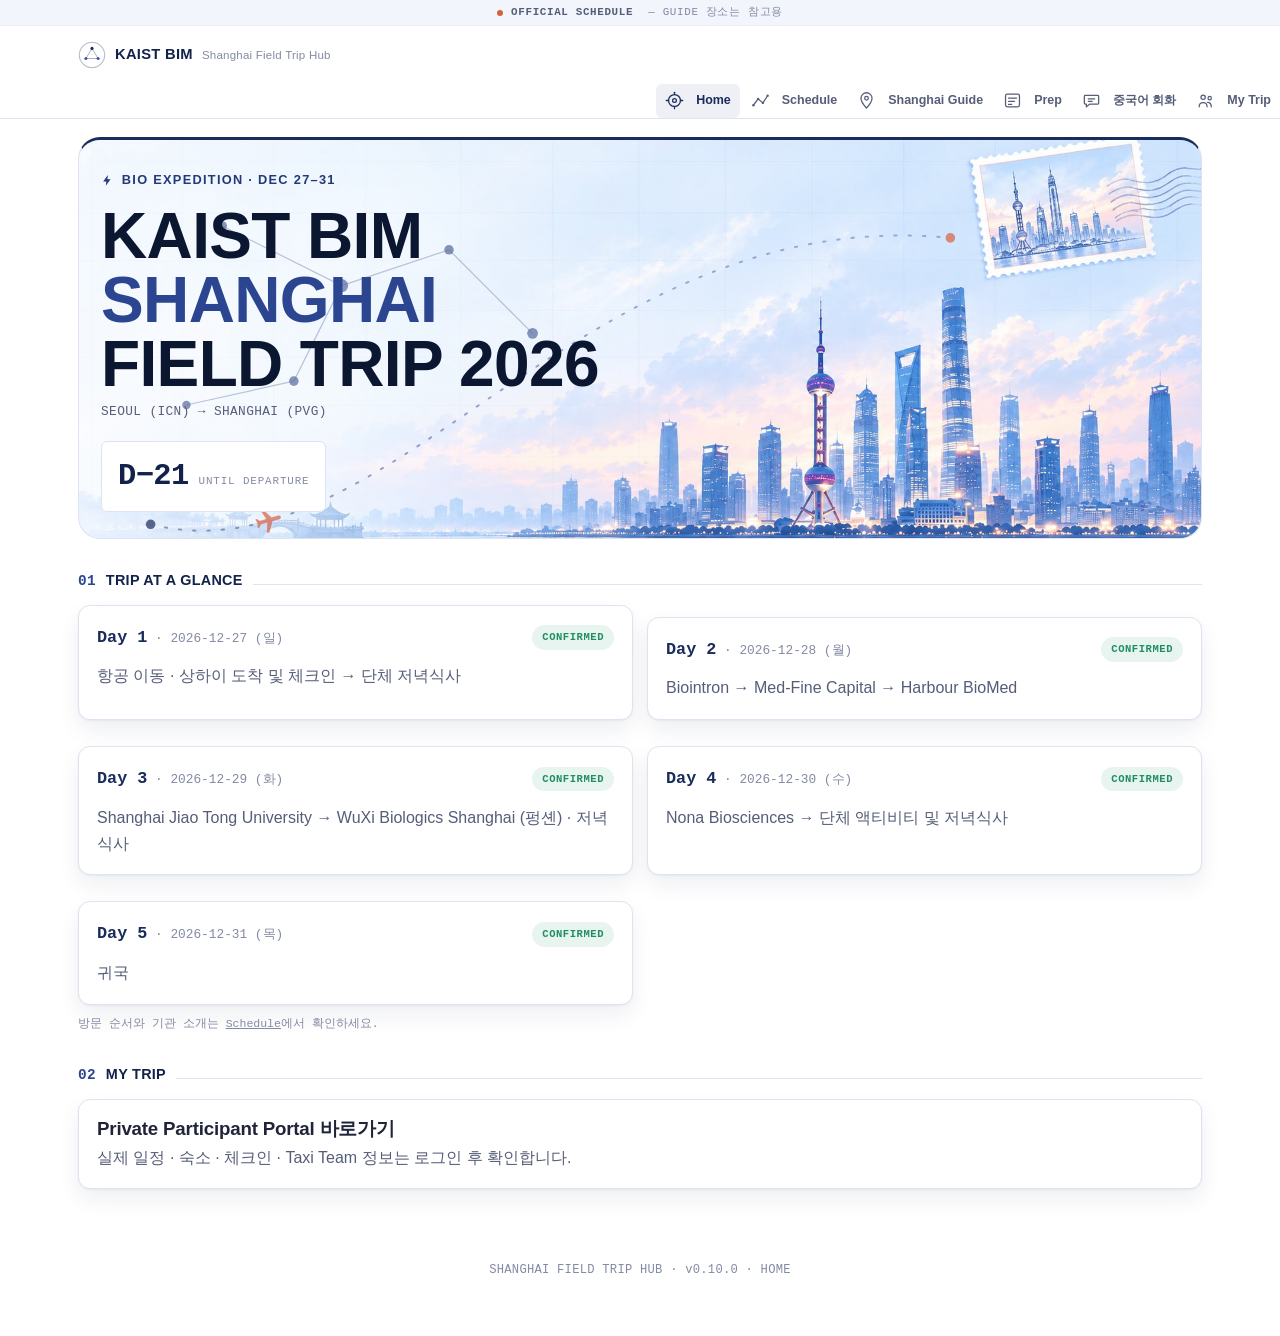
==== commit 01a90520: "Add files via upload Update Shanghai Hub v0.10.0" ====
--- a/index.html
+++ b/index.html
@@ -4,7 +4,7 @@
 <meta charset="UTF-8" />
 <meta name="viewport" content="width=device-width, initial-scale=1, maximum-scale=5" />
 <title>Home · KAIST BIM Shanghai Field Trip Hub</title>
-<meta name="description" content="KAIST BIM Bio Expedition — Shanghai Field Trip 2026 정보 허브 (DEMO)" />
+<meta name="description" content="KAIST BIM Bio Expedition — Shanghai Field Trip 2026 정보 허브" />
 <meta name="theme-color" content="#ffffff" />
 <link rel="icon" href="data:image/svg+xml,%3Csvg xmlns=%27http://www.w3.org/2000/svg%27 viewBox=%270 0 100 100%27%3E%3Ccircle cx=%2750%27 cy=%2750%27 r=%2746%27 fill=%27%23ffffff%27 stroke=%27%231a2c5c%27 stroke-width=%274%27/%3E%3Ccircle cx=%2750%27 cy=%2730%27 r=%277%27 fill=%27%231a2c5c%27/%3E%3Ccircle cx=%2728%27 cy=%2770%27 r=%277%27 fill=%27%234863b5%27/%3E%3Ccircle cx=%2772%27 cy=%2770%27 r=%277%27 fill=%27%234863b5%27/%3E%3C/svg%3E" />
 <link rel="stylesheet" href="css/style.css" />
@@ -27,18 +27,10 @@
 </header>
 
 <main id="main" class="container">
-  <div class="sample-banner">
-    <span class="sample-banner__dot"></span>
-    <div class="sample-banner__body">
-      <strong>OFFICIAL SCHEDULE</strong>
-      <p>The day-by-day schedule and host organizations follow the official program. Exact times and accommodation details are available only in My Trip.<br>일정과 방문기관은 공식 일정표 기준입니다. 정확한 시간·집합 장소·숙소 정보는 로그인 후 My Trip에서 확인하세요.</p>
-    </div>
-  </div>
-
   <div id="today-root"><!-- home.js가 렌더링 --></div>
 </main>
 
-<footer class="site-footer">SHANGHAI FIELD TRIP HUB · v0.9.0 · OFFICIAL SCHEDULE</footer>
+<footer class="site-footer">SHANGHAI FIELD TRIP HUB · v0.10.0 · HOME</footer>
 <nav class="bottom-nav" data-bottom-nav aria-label="주요 메뉴 (모바일)"></nav>
 
 <script src="js/config.js"></script>
--- a/css/style.css
+++ b/css/style.css
@@ -999,3 +999,34 @@
 .org-visit__facility p { margin: 5px 0 0; font-size: 0.92rem; color: var(--ink); line-height: 1.6; }
 .org-visit__notes { margin: 6px 0 0; padding-left: 1.1em; font-size: 0.9rem; color: var(--ink-dim); line-height: 1.6; }
 .org-visit__source { margin: 12px 0 0; font-size: 0.7rem; word-break: break-word; }
+
+/* ---------- Prep card header (v0.10 — 모바일 넘침 수정) ----------
+   제목과 상태 태그가 한 줄에 들어가지 않으면 태그를 다음 줄로 내립니다(데스크톱은 기존과 동일).
+   태그(.tag)는 기본이 white-space:nowrap이라 좁은 화면에서 카드 밖으로 밀려나던 것이 원인입니다. */
+.prep-card__head { flex-wrap: wrap; row-gap: 6px; }
+.prep-card__head > div:first-child { min-width: 0; overflow-wrap: anywhere; }
+.prep-card__head .tag { max-width: 100%; white-space: normal; }
+
+/* ---------- 중국어 회화 (v0.10 — phrases.html) ----------
+   기존 card / filter-chip / copy-btn / manifest-title 토큰만 재사용합니다. */
+.phrase-cats { margin-top: 4px; }
+.phrase-card { display: flex; flex-direction: column; gap: 6px; min-width: 0; }
+.phrase-card + .phrase-card { margin-top: 0; }
+.phrase-card__ko { font-weight: 800; font-size: 0.98rem; color: var(--navy-900); }
+.phrase-card__zh {
+  font-family: "PingFang SC", "Hiragino Sans GB", "Microsoft YaHei", "Noto Sans SC", "Noto Sans CJK SC", var(--font-display);
+  font-size: 1.6rem; font-weight: 700; line-height: 1.35; color: var(--navy-950);
+  overflow-wrap: anywhere; -webkit-user-select: text; user-select: text;
+}
+.phrase-card__pron { display: flex; flex-direction: column; gap: 1px; }
+.phrase-card__kr { font-size: 0.9rem; color: var(--ink); }
+.phrase-card__py { font-family: var(--font-mono); font-size: 0.8rem; color: var(--ink-dim); overflow-wrap: anywhere; }
+.phrase-card__tip { font-size: 0.8rem; color: var(--ink-faint); }
+.phrase-card__actions { display: grid; grid-template-columns: repeat(3, minmax(0, 1fr)); gap: 6px; margin-top: 6px; }
+.phrase-btn { justify-content: center; min-height: 44px; padding: 8px 6px; white-space: nowrap; touch-action: manipulation; }
+.phrase-btn svg { width: 17px; height: 17px; }
+.phrase-btn[disabled] { opacity: 0.45; cursor: not-allowed; }
+.phrase-btn--play.is-playing { background: var(--grad-signal); border-color: transparent; color: #fff; }
+.phrase-papago { margin-top: 26px; }
+/* v0.10 — 하단 내비 한글 라벨("중국어 회화")이 글자 중간에서 끊기지 않고 단어 단위로 줄바꿈되도록 */
+.bottom-nav__link span { word-break: keep-all; text-align: center; }
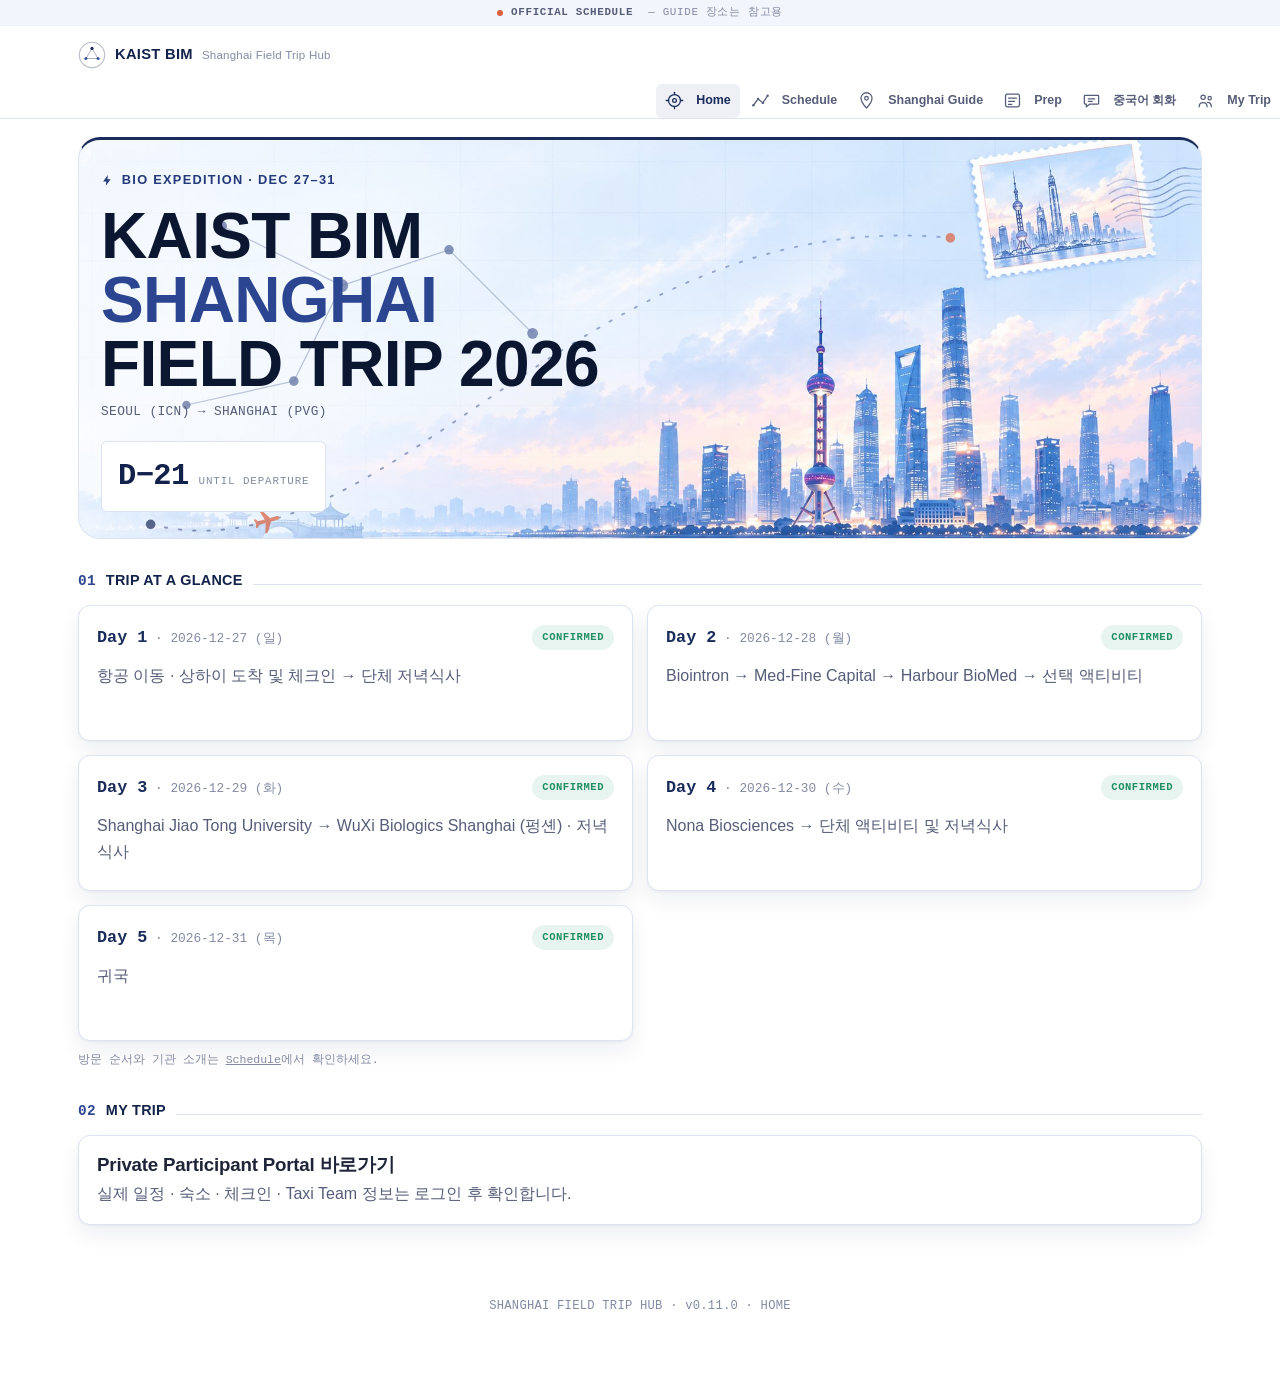
==== commit a36c084a: "Add files via upload" ====
--- a/index.html
+++ b/index.html
@@ -30,7 +30,7 @@
   <div id="today-root"><!-- home.js가 렌더링 --></div>
 </main>
 
-<footer class="site-footer">SHANGHAI FIELD TRIP HUB · v0.10.0 · HOME</footer>
+<footer class="site-footer">SHANGHAI FIELD TRIP HUB · v0.11.0 · HOME</footer>
 <nav class="bottom-nav" data-bottom-nav aria-label="주요 메뉴 (모바일)"></nav>
 
 <script src="js/config.js"></script>
--- a/css/style.css
+++ b/css/style.css
@@ -1030,3 +1030,14 @@
 .phrase-papago { margin-top: 26px; }
 /* v0.10 — 하단 내비 한글 라벨("중국어 회화")이 글자 중간에서 끊기지 않고 단어 단위로 줄바꿈되도록 */
 .bottom-nav__link span { word-break: keep-all; text-align: center; }
+
+/* ---------- HOME · Trip at a Glance 카드 높이 통일 (v0.10.1) ----------
+   원인: 공통 규칙 .card + .card { margin-top:12px }가 그리드 안에도 적용되어 같은 행의 두 번째 카드만
+   12px 내려가고 짧아졌습니다. 이 그리드에서만 margin을 없애고(간격은 grid gap이 담당),
+   2열 이상일 때 모든 카드에 같은 최소 높이를 줍니다. 모바일(1열)은 내용대로 자연스럽게 늘어납니다. */
+.glance-grid > .glance-card { margin-top: 0; display: flex; flex-direction: column; min-width: 0; }
+.glance-card p { overflow-wrap: anywhere; }
+@media (min-width: 640px) {
+  .glance-grid { align-items: stretch; }
+  .glance-grid > .glance-card { min-height: 8.5rem; }
+}
